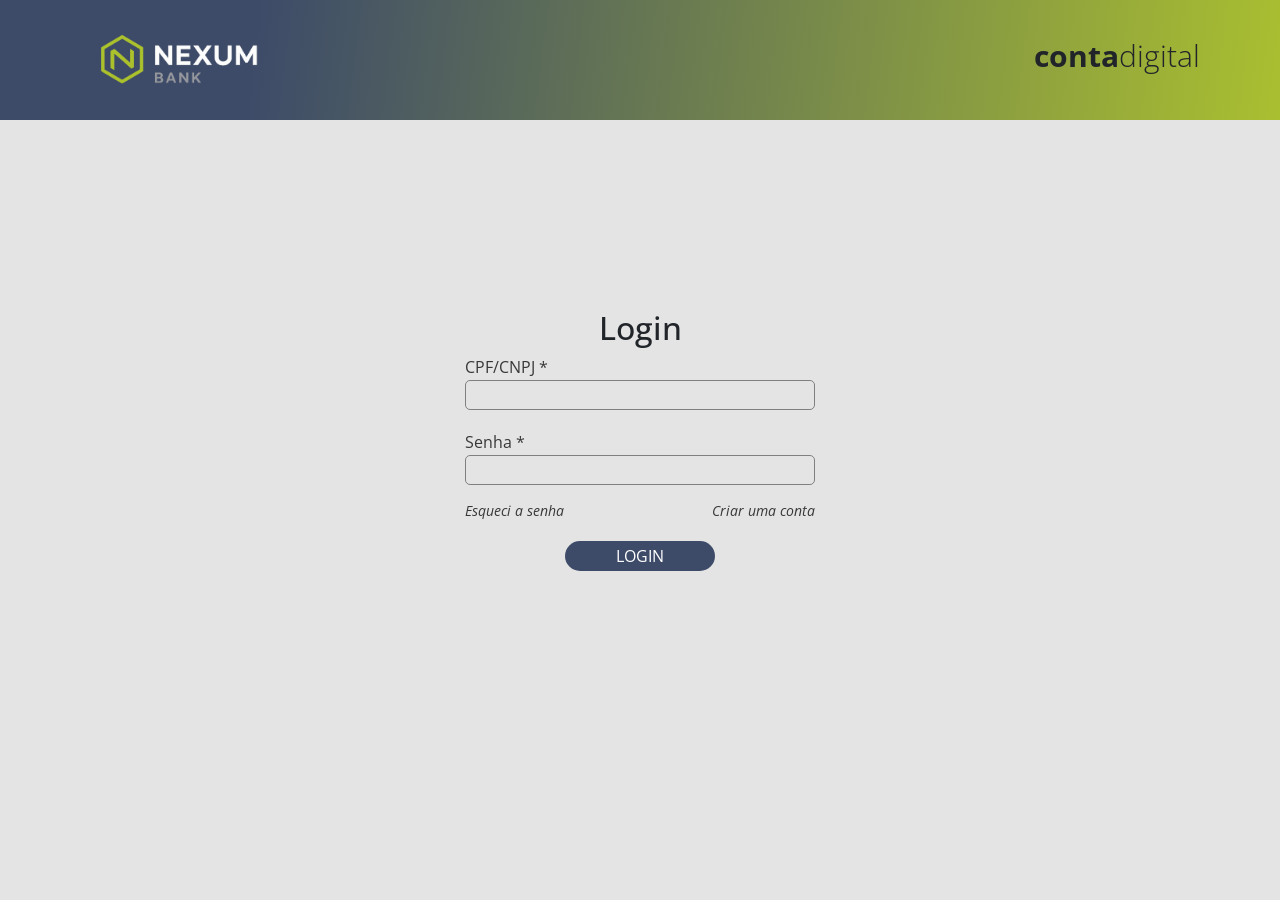
==== src/main/resources/templates/index.html @ c601b061 "feat: adiciona tela de login" ====
<!DOCTYPE html>
<html lang="pt-BR">

<head>
    <meta charset="UTF-8">
    <meta name="viewport" content="width=device-width, initial-scale=1.0">
    <link rel="stylesheet" href="../static/css/index.css">
    <link rel="stylesheet" href="https://stackpath.bootstrapcdn.com/bootstrap/4.1.3/css/bootstrap.min.css"
        integrity="sha384-MCw98/SFnGE8fJT3GXwEOngsV7Zt27NXFoaoApmYm81iuXoPkFOJwJ8ERdknLPMO" crossorigin="anonymous">
    <link rel="preconnect" href="https://fonts.googleapis.com">
    <link rel="preconnect" href="https://fonts.gstatic.com" crossorigin>
    <link
        href="https://fonts.googleapis.com/css2?family=Open+Sans:ital,wght@0,300..800;1,300..800&family=Poppins:ital,wght@0,100;0,200;0,300;0,400;0,500;0,600;0,700;0,800;0,900;1,100;1,200;1,300;1,400;1,500;1,600;1,700;1,800;1,900&display=swap"
        rel="stylesheet">
    <title>Login</title>
</head>

<body>
    <div class="body">
        <header class="header">
            <div class="logo"><img src="../static/images/logo.png" alt="Logo"></div>
            <div class="contadigital">
                <h3 style="font-weight: bold; font-size: 30px;">conta<span>digital</span></h3>
            </div>
        </header>
        <div class="login">
            <h2>Login</h2>
            <form class="form" action="" method="POST">
                <div class="inputs">
                    <label for="cpf">CPF/CNPJ *</label>
                    <input type="text" id="cpf" name="cpf" required>
                </div>
                <div class="inputs">
                    <label for="senha">Senha *</label>
                    <input type="password" id="senha" name="senha" required>
                </div>
                <div class="links">
                    <a href="#">Esqueci a senha</a>
                    <a href="#">Criar uma conta</a>
                </div>
                <div class="container-button">
                    <button class="button" type="submit">LOGIN</button>
                </div>
            </form>
        </div>
    </div>






    <script src="https://code.jquery.com/jquery-3.3.1.slim.min.js"
        integrity="sha384-q8i/X+965DzO0rT7abK41JStQIAqVgRVzpbzo5smXKp4YfRvH+8abtTE1Pi6jizo"
        crossorigin="anonymous"></script>
    <script src="https://cdnjs.cloudflare.com/ajax/libs/popper.js/1.14.3/umd/popper.min.js"
        integrity="sha384-ZMP7rVo3mIykV+2+9J3UJ46jBk0WLaUAdn689aCwoqbBJiSnjAK/l8WvCWPIPm49"
        crossorigin="anonymous"></script>
    <script src="https://stackpath.bootstrapcdn.com/bootstrap/4.1.3/js/bootstrap.min.js"
        integrity="sha384-ChfqqxuZUCnJSK3+MXmPNIyE6ZbWh2IMqE241rYiqJxyMiZ6OW/JmZQ5stwEULTy"
        crossorigin="anonymous"></script>

</body>

</html>
---- src/main/resources/static/css/index.css ----
* {
    margin: 0;
    padding: 0;
    box-sizing: border-box;
    font-family: "Open Sans", sans-serif;
    font-weight: 400;
    font-style: normal;
}

html,
body {
    width: 100%;
    height: 100%;
}

/* Componentes */
.inputs {
    display: flex;
    flex-direction: column;
    margin-bottom: 10px;
    color: #373737;
    
}

.inputs input {
    height: 30px;
    border-radius: 5px;
    border: 1px solid gray;
    background-color: transparent;
    padding: 10px;
    margin-top: -7px;
    margin-bottom: 10px;
}

.button {
    width: 150px;
    height: 30px;
    border: none;
    border-radius: 15px;
    background-color: #3d4b69;
    color: white;
    margin: 20px 0;
}

.button:hover{
    background-color: #2c3651;
    cursor: pointer;
}


/* Variáveis de cores */



.body {
    width: 100%;
    height: 100%;
    background-color: #e4e4e4;
}

.header {
    height: 120px;
    width: 100%;
    padding: 0 80px;
    display: flex;
    align-items: center;
    justify-content: space-between;
    background: #3D4B69;
    background: linear-gradient(97deg, rgba(61, 75, 105, 1) 20%, rgba(170, 191, 48, 1) 100%);
}

.logo,
img {
    width: 200px;
}

.contadigital,
span {
    font-weight: 100;
}

.login {
    position: absolute;
    top: 50%;
    left: 50%;
    transform: translate(-50%, -50%);
    display: flex;
    flex-direction: column;
    align-items: center;
    justify-content: center;
    width: 350px;
    height: 350px;
}

.form {
    width: 100%;
    display: flex;
    flex-direction: column;
}

.links {
    display: flex;
    justify-content: space-between;
    margin-top: -5px;
}

.links a {
    text-decoration: none;
    color: #373737;
    font-size: 14px;
    font-style: italic;
}

.container-button {
    display: flex;
    justify-content: center;
}
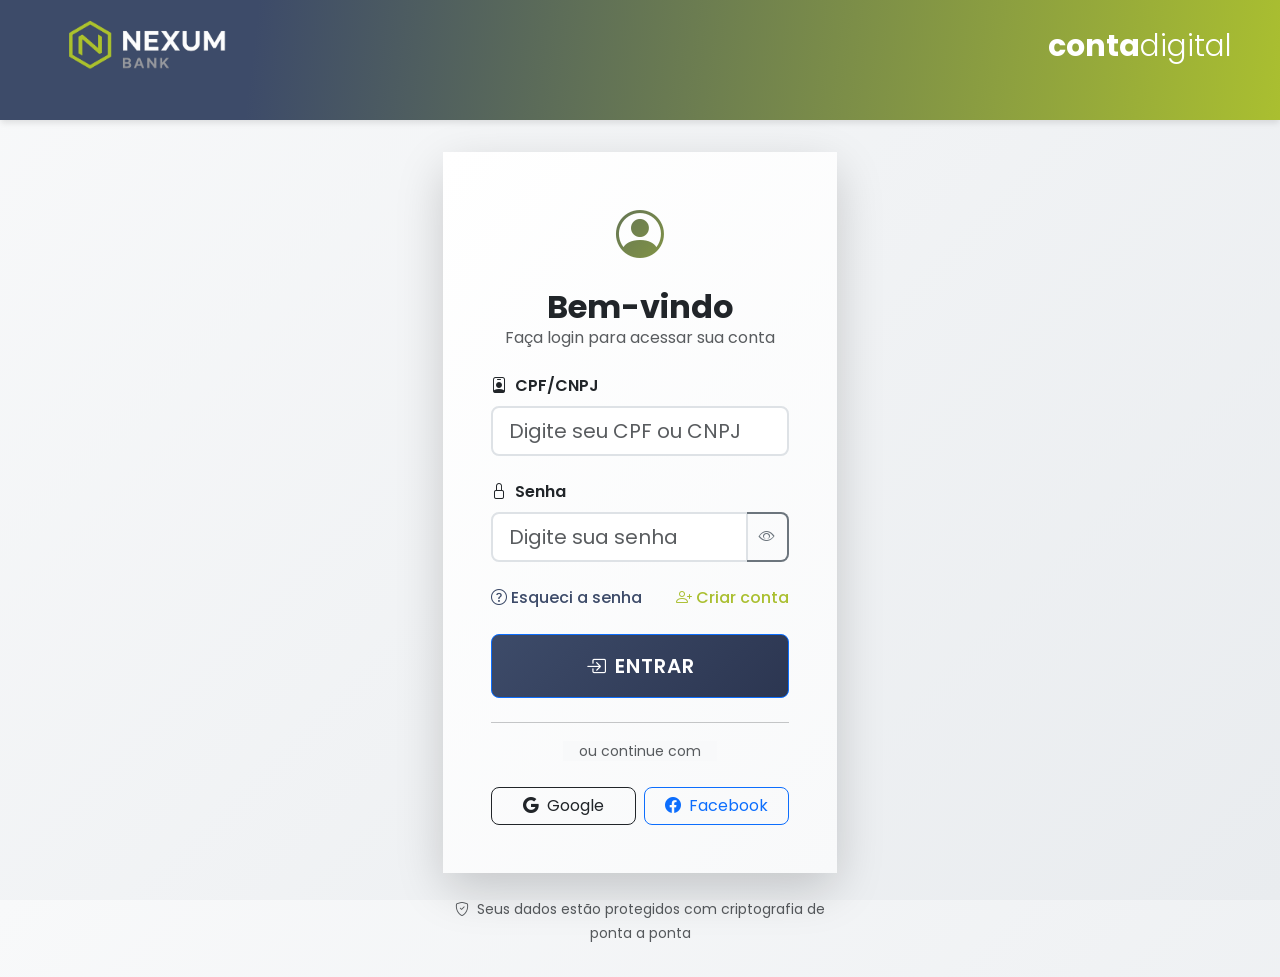
==== commit fc4be1a1: "feat: add cors configuration" ====
--- a/src/main/resources/templates/index.html
+++ b/src/main/resources/templates/index.html
@@ -5,60 +5,139 @@
     <meta charset="UTF-8">
     <meta name="viewport" content="width=device-width, initial-scale=1.0">
     <link rel="stylesheet" href="../static/css/index.css">
-    <link rel="stylesheet" href="https://stackpath.bootstrapcdn.com/bootstrap/4.1.3/css/bootstrap.min.css"
-        integrity="sha384-MCw98/SFnGE8fJT3GXwEOngsV7Zt27NXFoaoApmYm81iuXoPkFOJwJ8ERdknLPMO" crossorigin="anonymous">
+    <link href="https://cdn.jsdelivr.net/npm/bootstrap@5.3.2/dist/css/bootstrap.min.css" rel="stylesheet"
+        integrity="sha384-T3c6CoIi6uLrA9TneNEoa7RxnatzjcDSCmG1MXxSR1GAsXEV/Dwwykc2MPK8M2HN" crossorigin="anonymous">
+    <link rel="stylesheet" href="https://cdn.jsdelivr.net/npm/bootstrap-icons@1.11.1/font/bootstrap-icons.css">
     <link rel="preconnect" href="https://fonts.googleapis.com">
     <link rel="preconnect" href="https://fonts.gstatic.com" crossorigin>
     <link
         href="https://fonts.googleapis.com/css2?family=Open+Sans:ital,wght@0,300..800;1,300..800&family=Poppins:ital,wght@0,100;0,200;0,300;0,400;0,500;0,600;0,700;0,800;0,900;1,100;1,200;1,300;1,400;1,500;1,600;1,700;1,800;1,900&display=swap"
         rel="stylesheet">
-    <title>Login</title>
+    <title>Login - NexumBank</title>
 </head>
 
-<body>
-    <div class="body">
-        <header class="header">
-            <div class="logo"><img src="../static/images/logo.png" alt="Logo"></div>
-            <div class="contadigital">
-                <h3 style="font-weight: bold; font-size: 30px;">conta<span>digital</span></h3>
+<body class="bg-light">
+    <header class="header">
+        <div class="container-fluid px-5">
+            <div class="row align-items-center">
+                <div class="col-auto">
+                    <div class="logo">
+                        <img src="../static/images/logo.png" alt="Logo" class="img-fluid">
+                    </div>
+                </div>
+                <div class="col text-end">
+                    <div class="contadigital">
+                        <h3 class="text-white mb-0" style="font-weight: bold; font-size: 30px;">
+                            conta<span class="fw-light">digital</span>
+                        </h3>
+                    </div>
+                </div>
             </div>
-        </header>
-        <div class="login">
-            <h2>Login</h2>
-            <form class="form" action="" method="POST">
-                <div class="inputs">
-                    <label for="cpf">CPF/CNPJ *</label>
-                    <input type="text" id="cpf" name="cpf" required>
+        </div>
+    </header>
+
+    <div class="container-fluid d-flex align-items-center justify-content-center" style="min-height: calc(100vh - 120px); padding-top: 2rem; padding-bottom: 2rem;">
+        <div class="row justify-content-center w-100">
+            <div class="col-md-6 col-lg-4">
+                <div class="card shadow-lg border-0 rounded-4">
+                    <div class="card-body p-5">
+                        <div class="text-center mb-4">
+                            <div class="login-icon mb-3">
+                                <i class="bi bi-person-circle text-primary" style="font-size: 3rem;"></i>
+                            </div>
+                            <h2 class="card-title fw-bold text-dark mb-0">Bem-vindo</h2>
+                            <p class="text-muted mb-4">Faça login para acessar sua conta</p>
+                        </div>
+
+                        <form action="" method="POST" novalidate>
+                            <div class="mb-4">
+                                <label for="cpf" class="form-label fw-semibold text-dark">
+                                    <i class="bi bi-person-badge me-2"></i>CPF/CNPJ
+                                </label>
+                                <input type="text" 
+                                       class="form-control form-control-lg rounded-3 border-2" 
+                                       id="cpf" 
+                                       name="cpf" 
+                                       placeholder="Digite seu CPF ou CNPJ"
+                                       required>
+                                <div class="invalid-feedback">
+                                    Por favor, insira um CPF/CNPJ válido.
+                                </div>
+                            </div>
+
+                            <div class="mb-4">
+                                <label for="senha" class="form-label fw-semibold text-dark">
+                                    <i class="bi bi-lock me-2"></i>Senha
+                                </label>
+                                <div class="input-group">
+                                    <input type="password" 
+                                           class="form-control form-control-lg rounded-start-3 border-2" 
+                                           id="senha" 
+                                           name="senha" 
+                                           placeholder="Digite sua senha"
+                                           required>
+                                    <button class="btn btn-outline-secondary rounded-end-3 border-2" 
+                                            type="button" 
+                                            id="togglePassword">
+                                        <i class="bi bi-eye" id="toggleIcon"></i>
+                                    </button>
+                                </div>
+                                <div class="invalid-feedback">
+                                    Por favor, insira sua senha.
+                                </div>
+                            </div>
+
+                            <div class="d-flex justify-content-between align-items-center mb-4">
+                                <a href="#" class="text-decoration-none text-primary fw-medium">
+                                    <i class="bi bi-question-circle me-1"></i>Esqueci a senha
+                                </a>
+                                <a href="cadastro.html" class="text-decoration-none text-success fw-medium">
+                                    <i class="bi bi-person-plus me-1"></i>Criar conta
+                                </a>
+                            </div>
+
+                            <div class="d-grid">
+                                <button type="submit" class="btn btn-primary btn-lg rounded-3 fw-semibold py-3">
+                                    <i class="bi bi-box-arrow-in-right me-2"></i>ENTRAR
+                                </button>
+                            </div>
+                        </form>
+
+                        <div class="text-center my-4">
+                            <hr class="my-3">
+                            <small class="text-muted bg-light px-3">ou continue com</small>
+                        </div>
+
+                        <div class="row g-2">
+                            <div class="col-6">
+                                <button type="button" class="btn btn-outline-dark w-100 rounded-3">
+                                    <i class="bi bi-google me-2"></i>Google
+                                </button>
+                            </div>
+                            <div class="col-6">
+                                <button type="button" class="btn btn-outline-primary w-100 rounded-3">
+                                    <i class="bi bi-facebook me-2"></i>Facebook
+                                </button>
+                            </div>
+                        </div>
+                    </div>
                 </div>
-                <div class="inputs">
-                    <label for="senha">Senha *</label>
-                    <input type="password" id="senha" name="senha" required>
+
+                <div class="text-center mt-4">
+                    <small class="text-muted">
+                        <i class="bi bi-shield-check me-1"></i>
+                        Seus dados estão protegidos com criptografia de ponta a ponta
+                    </small>
                 </div>
-                <div class="links">
-                    <a href="#">Esqueci a senha</a>
-                    <a href="#">Criar uma conta</a>
-                </div>
-                <div class="container-button">
-                    <button class="button" type="submit">LOGIN</button>
-                </div>
-            </form>
+            </div>
         </div>
     </div>
 
-
-
-
-
-
-    <script src="https://code.jquery.com/jquery-3.3.1.slim.min.js"
-        integrity="sha384-q8i/X+965DzO0rT7abK41JStQIAqVgRVzpbzo5smXKp4YfRvH+8abtTE1Pi6jizo"
+    <script src="https://cdn.jsdelivr.net/npm/bootstrap@5.3.2/dist/js/bootstrap.bundle.min.js"
+        integrity="sha384-C6RzsynM9kWDrMNeT87bh95OGNyZPhcTNXj1NW7RuBCsyN/o0jlpcV8Qyq46cDfL"
         crossorigin="anonymous"></script>
-    <script src="https://cdnjs.cloudflare.com/ajax/libs/popper.js/1.14.3/umd/popper.min.js"
-        integrity="sha384-ZMP7rVo3mIykV+2+9J3UJ46jBk0WLaUAdn689aCwoqbBJiSnjAK/l8WvCWPIPm49"
-        crossorigin="anonymous"></script>
-    <script src="https://stackpath.bootstrapcdn.com/bootstrap/4.1.3/js/bootstrap.min.js"
-        integrity="sha384-ChfqqxuZUCnJSK3+MXmPNIyE6ZbWh2IMqE241rYiqJxyMiZ6OW/JmZQ5stwEULTy"
-        crossorigin="anonymous"></script>
+    
+    <script src="../static/js/login.js"></script>
 
 </body>
 
--- a/src/main/resources/static/css/index.css
+++ b/src/main/resources/static/css/index.css
@@ -2,9 +2,7 @@
     margin: 0;
     padding: 0;
     box-sizing: border-box;
-    font-family: "Open Sans", sans-serif;
-    font-weight: 400;
-    font-style: normal;
+    font-family: "Poppins", "Open Sans", sans-serif;
 }
 
 html,
@@ -13,105 +11,241 @@
     height: 100%;
 }
 
-/* Componentes */
-.inputs {
-    display: flex;
-    flex-direction: column;
-    margin-bottom: 10px;
-    color: #373737;
-    
-}
-
-.inputs input {
-    height: 30px;
-    border-radius: 5px;
-    border: 1px solid gray;
-    background-color: transparent;
-    padding: 10px;
-    margin-top: -7px;
-    margin-bottom: 10px;
-}
-
-.button {
-    width: 150px;
-    height: 30px;
-    border: none;
-    border-radius: 15px;
-    background-color: #3d4b69;
-    color: white;
-    margin: 20px 0;
-}
-
-.button:hover{
-    background-color: #2c3651;
-    cursor: pointer;
-}
-
-
-/* Variáveis de cores */
-
-
-
-.body {
-    width: 100%;
-    height: 100%;
-    background-color: #e4e4e4;
-}
-
 .header {
     height: 120px;
     width: 100%;
-    padding: 0 80px;
-    display: flex;
-    align-items: center;
-    justify-content: space-between;
-    background: #3D4B69;
     background: linear-gradient(97deg, rgba(61, 75, 105, 1) 20%, rgba(170, 191, 48, 1) 100%);
-}
-
-.logo,
-img {
+    box-shadow: 0 4px 6px -1px rgba(0, 0, 0, 0.1);
+    position: relative;
+    z-index: 10;
+}
+
+.logo img {
     width: 200px;
-}
-
-.contadigital,
-span {
-    font-weight: 100;
-}
-
-.login {
-    position: absolute;
-    top: 50%;
-    left: 50%;
-    transform: translate(-50%, -50%);
-    display: flex;
-    flex-direction: column;
-    align-items: center;
-    justify-content: center;
-    width: 350px;
-    height: 350px;
-}
-
-.form {
-    width: 100%;
-    display: flex;
-    flex-direction: column;
-}
-
-.links {
-    display: flex;
-    justify-content: space-between;
-    margin-top: -5px;
-}
-
-.links a {
-    text-decoration: none;
-    color: #373737;
-    font-size: 14px;
-    font-style: italic;
-}
-
-.container-button {
-    display: flex;
-    justify-content: center;
+    height: auto;
+}
+
+
+.main-container {
+    min-height: calc(100vh - 120px);
+    padding-top: 2rem;
+    padding-bottom: 2rem;
+}
+
+
+.card {
+    background: rgba(255, 255, 255, 0.95);
+    backdrop-filter: blur(10px);
+    border: none !important;
+}
+
+.card-body {
+    background: linear-gradient(135deg, #ffffff 0%, #f8f9fa 100%);
+}
+
+
+.form-control {
+    border: 2px solid #e9ecef;
+    transition: all 0.3s ease;
+    background-color: rgba(255, 255, 255, 0.9);
+}
+
+.form-control:focus {
+    border-color: #3d4b69;
+    box-shadow: 0 0 0 0.2rem rgba(61, 75, 105, 0.25);
+    background-color: #ffffff;
+}
+
+.form-control:hover {
+    border-color: #aabf30;
+}
+
+
+.btn-primary {
+    background: linear-gradient(135deg, #3d4b69 0%, #2c3651 100%);
+    border: none;
+    transition: all 0.3s ease;
+    text-transform: uppercase;
+    font-weight: 600;
+    letter-spacing: 1px;
+}
+
+.btn-primary:hover {
+    background: linear-gradient(135deg, #2c3651 0%, #1a1f2e 100%);
+    transform: translateY(-2px);
+    box-shadow: 0 8px 15px rgba(61, 75, 105, 0.3);
+}
+
+.btn-primary:focus {
+    box-shadow: 0 0 0 0.2rem rgba(61, 75, 105, 0.5);
+}
+
+
+a.text-primary {
+    color: #3d4b69 !important;
+    transition: all 0.3s ease;
+}
+
+a.text-primary:hover {
+    color: #aabf30 !important;
+    text-decoration: none !important;
+}
+
+a.text-success {
+    color: #aabf30 !important;
+    transition: all 0.3s ease;
+}
+
+a.text-success:hover {
+    color: #98a82a !important;
+    text-decoration: none !important;
+}
+
+
+.login-icon {
+    background: linear-gradient(135deg, #3d4b69, #aabf30);
+    background-clip: text;
+    -webkit-background-clip: text;
+    -webkit-text-fill-color: transparent;
+}
+
+
+.btn-outline-dark {
+    border-color: #3d4b69;
+    color: #3d4b69;
+    transition: all 0.3s ease;
+}
+
+.btn-outline-dark:hover {
+    background-color: #3d4b69;
+    border-color: #3d4b69;
+    color: white;
+}
+
+.btn-outline-primary {
+    border-color: #aabf30;
+    color: #aabf30;
+    transition: all 0.3s ease;
+}
+
+.btn-outline-primary:hover {
+    background-color: #aabf30;
+    border-color: #aabf30;
+    color: white;
+}
+
+
+.form-label {
+    color: #3d4b69;
+    font-weight: 600;
+}
+
+
+.shadow-lg {
+    box-shadow: 0 25px 50px -12px rgba(0, 0, 0, 0.15) !important;
+}
+
+
+.card {
+    animation: fadeInUp 0.6s ease-out;
+}
+
+@keyframes fadeInUp {
+    from {
+        opacity: 0;
+        transform: translateY(30px);
+    }
+    to {
+        opacity: 1;
+        transform: translateY(0);
+    }
+}
+
+
+@media (max-width: 768px) {
+    .header {
+        height: 80px;
+        padding: 0 20px !important;
+    }
+    
+    .logo img {
+        width: 150px;
+    }
+    
+    .contadigital h3 {
+        font-size: 20px !important;
+    }
+    
+    .card-body {
+        padding: 2rem !important;
+    }
+    
+    .main-container {
+        min-height: calc(100vh - 80px);
+        padding-top: 1.5rem;
+    }
+}
+
+@media (max-width: 576px) {
+    .header {
+        height: 70px;
+    }
+    
+    .logo img {
+        width: 120px;
+    }
+    
+    .contadigital h3 {
+        font-size: 18px !important;
+    }
+    
+    .card-body {
+        padding: 1.5rem !important;
+    }
+    
+    .main-container {
+        min-height: calc(100vh - 70px);
+        padding-top: 1rem;
+    }
+}
+
+.form-control:hover {
+    transform: translateY(-1px);
+    transition: all 0.2s ease;
+}
+
+.btn:hover {
+    transform: translateY(-2px);
+    transition: all 0.3s ease;
+}
+
+body.bg-light {
+    background: linear-gradient(135deg, #f8f9fa 0%, #e9ecef 100%);
+    min-height: 100vh;
+}
+
+.input-group .btn {
+    border-left: none;
+}
+
+.input-group .form-control:focus + .btn {
+    border-color: #3d4b69;
+}
+
+.was-validated .form-control:valid {
+    border-color: #aabf30;
+}
+
+.was-validated .form-control:valid:focus {
+    border-color: #aabf30;
+    box-shadow: 0 0 0 0.2rem rgba(170, 191, 48, 0.25);
+}
+
+.was-validated .form-control:invalid {
+    border-color: #dc3545;
+}
+
+.was-validated .form-control:invalid:focus {
+    border-color: #dc3545;
+    box-shadow: 0 0 0 0.2rem rgba(220, 53, 69, 0.25);
 }
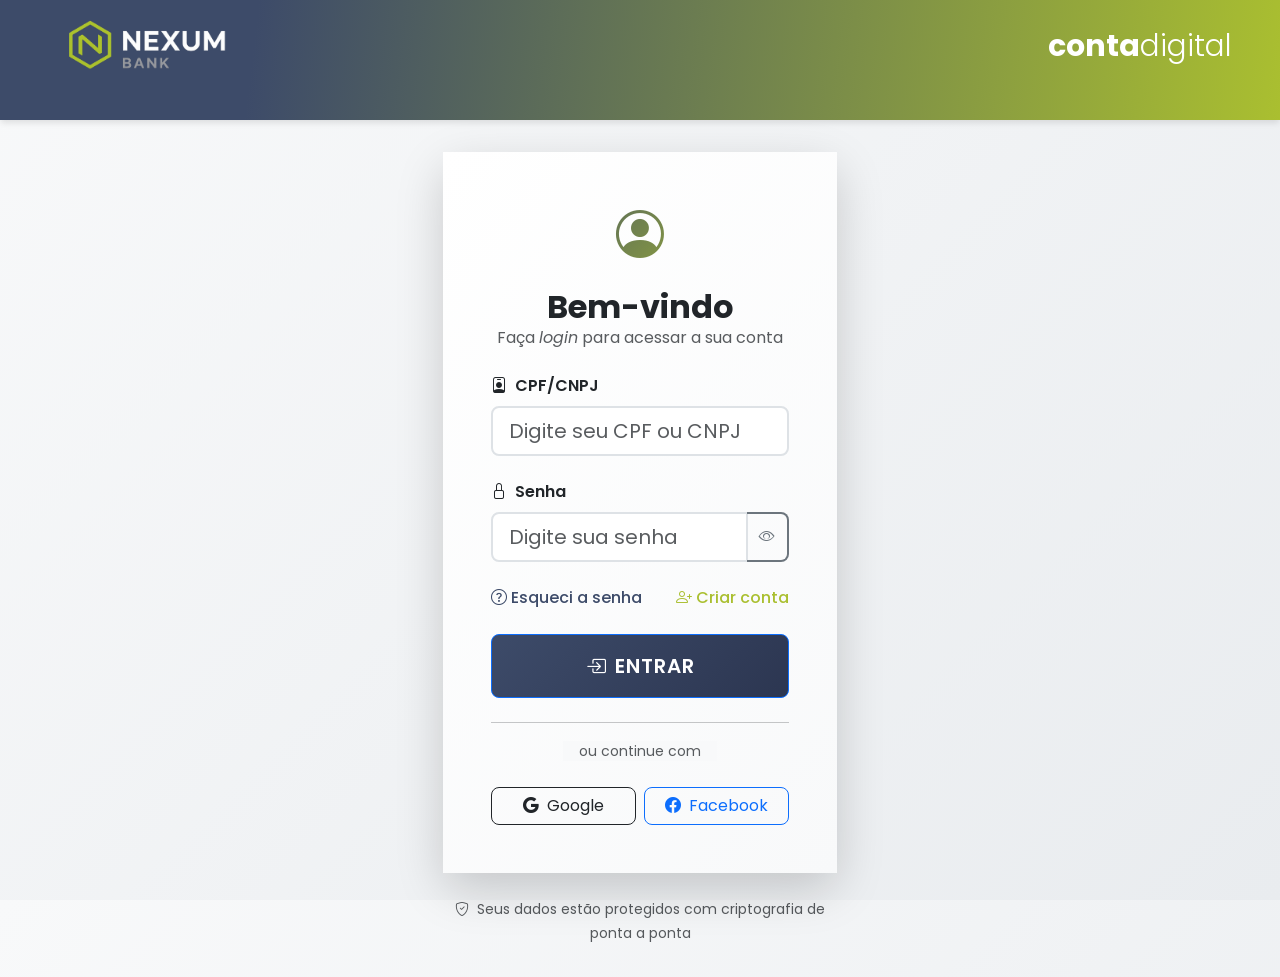
==== commit 14e8deda: "feat (front): refactor code from login" ====
--- a/src/main/resources/templates/index.html
+++ b/src/main/resources/templates/index.html
@@ -6,138 +6,139 @@
     <meta name="viewport" content="width=device-width, initial-scale=1.0">
     <link rel="stylesheet" href="../static/css/index.css">
     <link href="https://cdn.jsdelivr.net/npm/bootstrap@5.3.2/dist/css/bootstrap.min.css" rel="stylesheet"
-        integrity="sha384-T3c6CoIi6uLrA9TneNEoa7RxnatzjcDSCmG1MXxSR1GAsXEV/Dwwykc2MPK8M2HN" crossorigin="anonymous">
+          integrity="sha384-T3c6CoIi6uLrA9TneNEoa7RxnatzjcDSCmG1MXxSR1GAsXEV/Dwwykc2MPK8M2HN" crossorigin="anonymous">
     <link rel="stylesheet" href="https://cdn.jsdelivr.net/npm/bootstrap-icons@1.11.1/font/bootstrap-icons.css">
     <link rel="preconnect" href="https://fonts.googleapis.com">
     <link rel="preconnect" href="https://fonts.gstatic.com" crossorigin>
     <link
-        href="https://fonts.googleapis.com/css2?family=Open+Sans:ital,wght@0,300..800;1,300..800&family=Poppins:ital,wght@0,100;0,200;0,300;0,400;0,500;0,600;0,700;0,800;0,900;1,100;1,200;1,300;1,400;1,500;1,600;1,700;1,800;1,900&display=swap"
-        rel="stylesheet">
+            href="https://fonts.googleapis.com/css2?family=Open+Sans:ital,wght@0,300..800;1,300..800&family=Poppins:ital,wght@0,100;0,200;0,300;0,400;0,500;0,600;0,700;0,800;0,900;1,100;1,200;1,300;1,400;1,500;1,600;1,700;1,800;1,900&display=swap"
+            rel="stylesheet">
     <title>Login - NexumBank</title>
 </head>
 
 <body class="bg-light">
-    <header class="header">
-        <div class="container-fluid px-5">
-            <div class="row align-items-center">
-                <div class="col-auto">
-                    <div class="logo">
-                        <img src="../static/images/logo.png" alt="Logo" class="img-fluid">
-                    </div>
-                </div>
-                <div class="col text-end">
-                    <div class="contadigital">
-                        <h3 class="text-white mb-0" style="font-weight: bold; font-size: 30px;">
-                            conta<span class="fw-light">digital</span>
-                        </h3>
-                    </div>
+<header class="header">
+    <div class="container-fluid px-5">
+        <div class="row align-items-center">
+            <div class="col-auto">
+                <div class="logo">
+                    <img src="../static/images/logo.png" alt="Logo" class="img-fluid">
                 </div>
             </div>
-        </div>
-    </header>
-
-    <div class="container-fluid d-flex align-items-center justify-content-center" style="min-height: calc(100vh - 120px); padding-top: 2rem; padding-bottom: 2rem;">
-        <div class="row justify-content-center w-100">
-            <div class="col-md-6 col-lg-4">
-                <div class="card shadow-lg border-0 rounded-4">
-                    <div class="card-body p-5">
-                        <div class="text-center mb-4">
-                            <div class="login-icon mb-3">
-                                <i class="bi bi-person-circle text-primary" style="font-size: 3rem;"></i>
-                            </div>
-                            <h2 class="card-title fw-bold text-dark mb-0">Bem-vindo</h2>
-                            <p class="text-muted mb-4">Faça login para acessar sua conta</p>
-                        </div>
-
-                        <form action="" method="POST" novalidate>
-                            <div class="mb-4">
-                                <label for="cpf" class="form-label fw-semibold text-dark">
-                                    <i class="bi bi-person-badge me-2"></i>CPF/CNPJ
-                                </label>
-                                <input type="text" 
-                                       class="form-control form-control-lg rounded-3 border-2" 
-                                       id="cpf" 
-                                       name="cpf" 
-                                       placeholder="Digite seu CPF ou CNPJ"
-                                       required>
-                                <div class="invalid-feedback">
-                                    Por favor, insira um CPF/CNPJ válido.
-                                </div>
-                            </div>
-
-                            <div class="mb-4">
-                                <label for="senha" class="form-label fw-semibold text-dark">
-                                    <i class="bi bi-lock me-2"></i>Senha
-                                </label>
-                                <div class="input-group">
-                                    <input type="password" 
-                                           class="form-control form-control-lg rounded-start-3 border-2" 
-                                           id="senha" 
-                                           name="senha" 
-                                           placeholder="Digite sua senha"
-                                           required>
-                                    <button class="btn btn-outline-secondary rounded-end-3 border-2" 
-                                            type="button" 
-                                            id="togglePassword">
-                                        <i class="bi bi-eye" id="toggleIcon"></i>
-                                    </button>
-                                </div>
-                                <div class="invalid-feedback">
-                                    Por favor, insira sua senha.
-                                </div>
-                            </div>
-
-                            <div class="d-flex justify-content-between align-items-center mb-4">
-                                <a href="#" class="text-decoration-none text-primary fw-medium">
-                                    <i class="bi bi-question-circle me-1"></i>Esqueci a senha
-                                </a>
-                                <a href="cadastro.html" class="text-decoration-none text-success fw-medium">
-                                    <i class="bi bi-person-plus me-1"></i>Criar conta
-                                </a>
-                            </div>
-
-                            <div class="d-grid">
-                                <button type="submit" class="btn btn-primary btn-lg rounded-3 fw-semibold py-3">
-                                    <i class="bi bi-box-arrow-in-right me-2"></i>ENTRAR
-                                </button>
-                            </div>
-                        </form>
-
-                        <div class="text-center my-4">
-                            <hr class="my-3">
-                            <small class="text-muted bg-light px-3">ou continue com</small>
-                        </div>
-
-                        <div class="row g-2">
-                            <div class="col-6">
-                                <button type="button" class="btn btn-outline-dark w-100 rounded-3">
-                                    <i class="bi bi-google me-2"></i>Google
-                                </button>
-                            </div>
-                            <div class="col-6">
-                                <button type="button" class="btn btn-outline-primary w-100 rounded-3">
-                                    <i class="bi bi-facebook me-2"></i>Facebook
-                                </button>
-                            </div>
-                        </div>
-                    </div>
-                </div>
-
-                <div class="text-center mt-4">
-                    <small class="text-muted">
-                        <i class="bi bi-shield-check me-1"></i>
-                        Seus dados estão protegidos com criptografia de ponta a ponta
-                    </small>
+            <div class="col text-end">
+                <div class="contadigital">
+                    <h3 class="text-white mb-0" style="font-weight: bold; font-size: 30px;">
+                        conta<span class="fw-light">digital</span>
+                    </h3>
                 </div>
             </div>
         </div>
     </div>
+</header>
 
-    <script src="https://cdn.jsdelivr.net/npm/bootstrap@5.3.2/dist/js/bootstrap.bundle.min.js"
+<div class="container-fluid d-flex align-items-center justify-content-center"
+     style="min-height: calc(100vh - 120px); padding-top: 2rem; padding-bottom: 2rem;">
+    <div class="row justify-content-center w-100">
+        <div class="col-md-6 col-lg-4">
+            <div class="card shadow-lg border-0 rounded-4">
+                <div class="card-body p-5">
+                    <div class="text-center mb-4">
+                        <div class="login-icon mb-3">
+                            <i class="bi bi-person-circle text-primary" style="font-size: 3rem;"></i>
+                        </div>
+                        <h2 class="card-title fw-bold text-dark mb-0">Bem-vindo</h2>
+                        <p class="text-muted mb-4">Faça <em>login</em> para acessar a sua conta</p>
+                    </div>
+
+                    <form action="" method="POST" novalidate>
+                        <div class="mb-4">
+                            <label for="cpf" class="form-label fw-semibold text-dark">
+                                <i class="bi bi-person-badge me-2"></i>CPF/CNPJ
+                            </label>
+                            <input type="text"
+                                   class="form-control form-control-lg rounded-3 border-2"
+                                   id="cpf"
+                                   name="cpf"
+                                   placeholder="Digite seu CPF ou CNPJ"
+                                   required>
+                            <div class="invalid-feedback">
+                                Por favor, insira um CPF/CNPJ válido.
+                            </div>
+                        </div>
+
+                        <div class="mb-4">
+                            <label for="senha" class="form-label fw-semibold text-dark">
+                                <i class="bi bi-lock me-2"></i>Senha
+                            </label>
+                            <div class="input-group">
+                                <input type="password"
+                                       class="form-control form-control-lg rounded-start-3 border-2"
+                                       id="senha"
+                                       name="senha"
+                                       placeholder="Digite sua senha"
+                                       required>
+                                <button class="btn btn-outline-secondary rounded-end-3 border-2"
+                                        type="button"
+                                        id="togglePassword">
+                                    <i class="bi bi-eye" id="toggleIcon"></i>
+                                </button>
+                            </div>
+                            <div class="invalid-feedback">
+                                Por favor, insira a sua senha.
+                            </div>
+                        </div>
+
+                        <div class="d-flex justify-content-between align-items-center mb-4">
+                            <a href="#" class="text-decoration-none text-primary fw-medium">
+                                <i class="bi bi-question-circle me-1"></i>Esqueci a senha
+                            </a>
+                            <a href="cadastro.html" class="text-decoration-none text-success fw-medium">
+                                <i class="bi bi-person-plus me-1"></i>Criar conta
+                            </a>
+                        </div>
+
+                        <div class="d-grid">
+                            <button type="submit" class="btn btn-primary btn-lg rounded-3 fw-semibold py-3">
+                                <i class="bi bi-box-arrow-in-right me-2"></i>ENTRAR
+                            </button>
+                        </div>
+                    </form>
+
+                    <div class="text-center my-4">
+                        <hr class="my-3">
+                        <small class="text-muted bg-light px-3">ou continue com</small>
+                    </div>
+
+                    <div class="row g-2">
+                        <div class="col-6">
+                            <button type="button" class="btn btn-outline-dark w-100 rounded-3">
+                                <i class="bi bi-google me-2"></i>Google
+                            </button>
+                        </div>
+                        <div class="col-6">
+                            <button type="button" class="btn btn-outline-primary w-100 rounded-3">
+                                <i class="bi bi-facebook me-2"></i>Facebook
+                            </button>
+                        </div>
+                    </div>
+                </div>
+            </div>
+
+            <div class="text-center mt-4">
+                <small class="text-muted">
+                    <i class="bi bi-shield-check me-1"></i>
+                    Seus dados estão protegidos com criptografia de ponta a ponta
+                </small>
+            </div>
+        </div>
+    </div>
+</div>
+
+<script src="https://cdn.jsdelivr.net/npm/bootstrap@5.3.2/dist/js/bootstrap.bundle.min.js"
         integrity="sha384-C6RzsynM9kWDrMNeT87bh95OGNyZPhcTNXj1NW7RuBCsyN/o0jlpcV8Qyq46cDfL"
         crossorigin="anonymous"></script>
-    
-    <script src="../static/js/login.js"></script>
+
+<script src="../static/js/login.js"></script>
 
 </body>
 
--- a/src/main/resources/static/css/index.css
+++ b/src/main/resources/static/css/index.css
@@ -167,19 +167,19 @@
         height: 80px;
         padding: 0 20px !important;
     }
-    
+
     .logo img {
         width: 150px;
     }
-    
+
     .contadigital h3 {
         font-size: 20px !important;
     }
-    
+
     .card-body {
         padding: 2rem !important;
     }
-    
+
     .main-container {
         min-height: calc(100vh - 80px);
         padding-top: 1.5rem;
@@ -190,19 +190,19 @@
     .header {
         height: 70px;
     }
-    
+
     .logo img {
         width: 120px;
     }
-    
+
     .contadigital h3 {
         font-size: 18px !important;
     }
-    
+
     .card-body {
         padding: 1.5rem !important;
     }
-    
+
     .main-container {
         min-height: calc(100vh - 70px);
         padding-top: 1rem;
